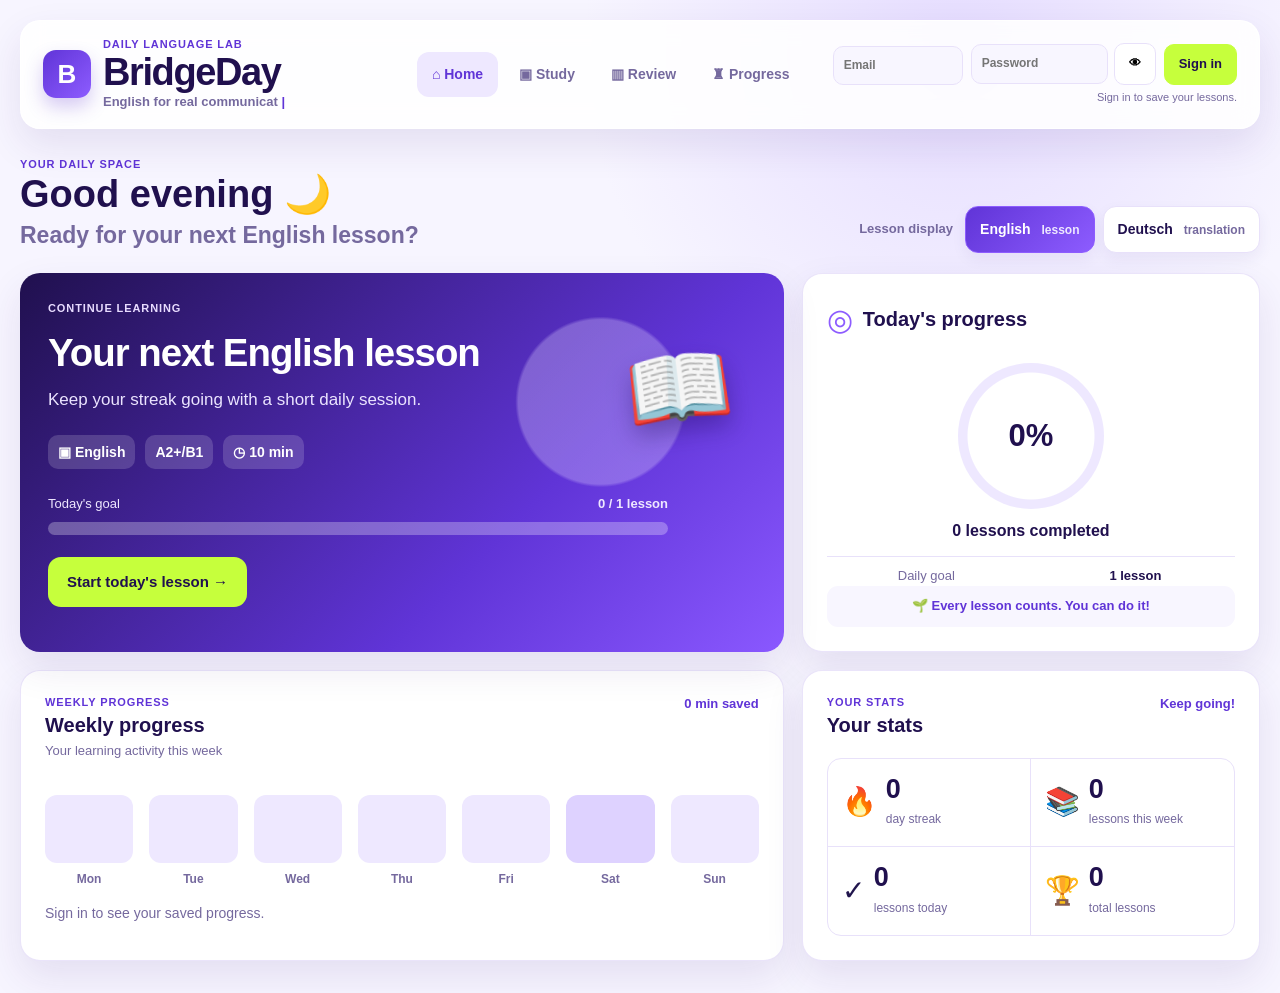
==== front/index.html @ f2378200 "change index => This title changes for the selected learning track" ====
<!DOCTYPE html>

<!-- This file creates the BridgeDay page structure. -->
<!-- It shows the dashboard, study pages, and account areas. -->

<html lang="en">
<head>
  <!-- This helps the browser read special letters. -->
  <meta charset="UTF-8">

  <!-- This helps the page work on mobile phones. -->
  <meta name="viewport" content="width=device-width, initial-scale=1.0">

  <!-- This shows the BridgeDay browser icon. -->
  <link
    rel="icon"
    type="image/svg+xml"
    href="favicon.svg"
  >

  <!-- This is the text in the browser tab. -->
  <title>BridgeDay | Daily Language Lab</title>

  <!-- This connects the CSS file to the page. -->
  <link rel="stylesheet" href="styles.css">
</head>

<body>
  <!-- This is the main page area. -->
  <main class="app">

    <!-- This is the main app header. -->
    <header class="app-header">
      <!-- This shows the BridgeDay brand. -->
      <div class="brand-block">
        <div class="brand-icon">B</div>

        <div>
          <p class="brand-label">DAILY LANGUAGE LAB</p>
          <h1>BridgeDay</h1>

          <!-- This text changes by JavaScript. -->
          <p class="typing-line">
            <span id="typing-text"></span>
            <span class="typing-cursor">|</span>
          </p>
        </div>
      </div>

      <!-- This is the main app menu. -->
      <nav class="main-nav" aria-label="Main navigation">
        <button
          class="nav-button active-page"
          type="button"
          data-page="home"
        >
          ⌂ Home
        </button>

        <button
          class="nav-button"
          type="button"
          data-page="study"
        >
          ▣ Study
        </button>

        <button
          class="nav-button"
          type="button"
          data-page="review"
        >
          ▥ Review
        </button>

        <button
          class="nav-button"
          type="button"
          data-page="progress"
        >
          ♜ Progress
        </button>
      </nav>

      <!-- This shows the signed in user session. -->
      <section class="account-strip" id="account-strip" hidden>
        <div class="account-avatar">L</div>

        <div class="account-details">
          <strong id="top-user-label">user@example.com</strong>

          <!-- This shows the current browser session time. -->
          <span>
            <i class="online-dot"></i>
            Online · Session <span id="session-timer">00:00:00</span>
          </span>
        </div>

        <!-- This signs out the current user. -->
        <button
          class="logout-button"
          id="logout-button"
          type="button"
        >
          Sign out
        </button>
      </section>

      <!-- This shows the login form in the header. -->
      <section class="header-login-panel" id="auth-card">
        <!-- This sends login data to the API. -->
        <form class="auth-form header-auth-form" id="login-form">
          <label>
            <span class="screen-reader-text">Email</span>
            <input
              id="login-email"
              type="email"
              required
              placeholder="Email"
            >
          </label>

          <label>
            <span class="screen-reader-text">Password</span>

            <!-- This groups password input and eye button. -->
            <span class="password-field">
              <input
                id="login-password"
                type="password"
                required
                minlength="8"
                placeholder="Password"
              >

              <!-- This shows or hides the password. -->
              <button
                class="password-toggle"
                id="password-toggle"
                type="button"
                aria-label="Show password"
                title="Show password"
              >
                👁
              </button>
            </span>
          </label>

          <!-- This signs in the user. -->
          <button class="main-button" type="submit">
            Sign in
          </button>
        </form>

        <!-- This shows safe login messages. -->
        <p class="header-auth-status" id="auth-status">
          Sign in to save your learning.
        </p>
      </section>
    </header>

    <!-- This is the Home dashboard. -->
    <section class="home-dashboard page-section home-page">
      <!-- This welcomes the user. -->
      <div class="home-welcome">
        <div>
          <p class="small-title">YOUR DAILY SPACE</p>
          <h2 id="greeting-title">Good evening 👋</h2>
          <p id="greeting-question">
            Ready for your next English lesson?
          </p>
        </div>

        <!-- This chooses the study language. -->
        <section class="language-picker">
          <!-- This explains that buttons change the lesson display. -->
          <p>Lesson display</p>

          <div class="language-buttons">
            <button
              class="language-button active-language"
              type="button"
              data-language="english"
            >
              English <span>lesson</span>
            </button>

            <button
              class="language-button"
              type="button"
              data-language="german"
            >
              Deutsch <span>translation</span>
            </button>
          </div>
        </section>
      </div>

      <!-- This holds the main dashboard cards. -->
      <div class="dashboard-grid">

        <!-- This shows the next lesson. -->
        <article class="continue-card">
          <p class="card-label">CONTINUE LEARNING</p>
          <h3 id="home-lesson-title">Your next English lesson</h3>
          <p id="home-lesson-description">
            Keep your streak going with a short daily session.
          </p>

          <div class="lesson-meta">
            <span id="home-lesson-language">▣ English</span>
            <span id="home-lesson-level">A2+/B1</span>
            <span>◷ 10 min</span>
          </div>

          <!-- This shows a simple daily goal. -->
          <div class="goal-area">
            <div class="goal-text">
              <span>Today's goal</span>
              <strong id="home-goal-text">0 / 1 lesson</strong>
            </div>

            <div class="goal-track">
              <div class="goal-fill" id="home-goal-fill"></div>
            </div>
          </div>

          <!-- This opens the Study page. -->
          <button
            class="continue-button"
            id="continue-button"
            type="button"
          >
            Start today's lesson →
          </button>
        </article>

        <!-- This shows today's real progress. -->
        <article class="today-card">
          <div class="today-title">
            <span>◎</span>
            <h3>Today's progress</h3>
          </div>

          <!-- This ring changes with daily progress. -->
          <div class="progress-ring" id="daily-progress-ring">
            <strong id="daily-progress-percent">0%</strong>
          </div>

          <strong class="today-completed" id="daily-progress-count">
            0 lessons completed
          </strong>

          <div class="today-goal">
            <span>Daily goal</span>
            <strong>1 lesson</strong>
          </div>

          <p class="encouragement">
            🌱 Every lesson counts. You can do it!
          </p>
        </article>

        <!-- This shows weekly activity. -->
        <article class="weekly-progress-card">
          <div class="card-heading">
            <div>
              <p class="card-label">WEEKLY PROGRESS</p>
              <h3>Weekly progress</h3>
              <p>Your learning activity this week</p>
            </div>

            <span id="weekly-minutes">0 min total</span>
          </div>

          <!-- These bars will use real activity later. -->
          <div class="week-bars">
            <div><span class="week-bar"></span><p>Mon</p></div>
            <div><span class="week-bar"></span><p>Tue</p></div>
            <div><span class="week-bar"></span><p>Wed</p></div>
            <div><span class="week-bar"></span><p>Thu</p></div>
            <div><span class="week-bar"></span><p>Fri</p></div>
            <div><span class="week-bar"></span><p>Sat</p></div>
            <div><span class="week-bar"></span><p>Sun</p></div>
          </div>

          <p class="weekly-text" id="weekly-text">
            Complete your first lesson to see your progress.
          </p>
        </article>

        <!-- This shows real totals from the API. -->
        <article class="stats-card">
          <div class="card-heading">
            <div>
              <p class="card-label">YOUR STATS</p>
              <h3>Your stats</h3>
            </div>

            <span>Keep going!</span>
          </div>

          <div class="stats-grid">
            <div>
              <span>🔥</span>
              <strong id="streak-count">0</strong>
              <p>day streak</p>
            </div>

            <div>
              <span>📚</span>
              <strong id="week-count">0</strong>
              <p>lessons this week</p>
            </div>

            <div>
              <span>✓</span>
              <strong id="today-count">0</strong>
              <p>lessons today</p>
            </div>

            <div>
              <span>🏆</span>
              <strong id="total-count">0</strong>
              <p>total lessons</p>
            </div>
          </div>
        </article>
      </div>
    </section>

    <!-- This is the main lesson card. -->
    <section class="lesson-panel page-section study-page" hidden>
      <div class="lesson-header">
        <div>
          <p class="small-title" id="lesson-topic">DAILY LIFE</p>
          <h2 id="lesson-title">My work routine</h2>
          <p class="lesson-help">Study one language at a time.</p>
        </div>

        <span class="level-tag" id="lesson-level">A2</span>
      </div>

      <!-- This is the study menu. -->
      <nav class="study-nav" aria-label="Study navigation">
        <button
          class="study-button active-study-button"
          type="button"
          data-study="text"
        >
          Text
        </button>

        <button class="study-button" type="button" data-study="listening">
          Listening
        </button>

        <button class="study-button" type="button" data-study="grammar">
          Grammar
        </button>

        <button class="study-button" type="button" data-study="vocabulary">
          Vocabulary
        </button>

        <button class="study-button" type="button" data-study="speaking">
          Speak & Write
        </button>
      </nav>

      <!-- This is the text study area. -->
      <section class="study-content text-content">
        <div class="lesson-progress">
          <div class="progress-text">
            <span>Lesson progress</span>
            <!-- This shows the current study step. -->
            <span id="study-step-label">Step 1 of 5</span>
          </div>

          <div class="progress-track">
            <!-- This shows the current study progress. -->
            <div
              class="progress-value"
              id="study-progress-value"
            ></div>
          </div>
        </div>

        <!-- This is the main language card. -->
        <article class="language-card english-card">
          <div class="card-top">
            <div>
              <p class="card-number">01</p>
              <h3 id="primary-language-label">English</h3>
            </div>

            <button
              class="soft-button"
              type="button"
              data-language="en-GB"
            >
              Listen
            </button>
          </div>

          <p class="main-phrase" id="english-text"></p>

          <div class="meaning-box">
            <p>Meaning in Portuguese</p>
            <p id="portuguese-help"></p>
          </div>
        </article>

        <!-- This shows the comparison language. -->
        <button
          class="show-language-button"
          type="button"
          id="show-german-button"
        >
          Show German version
        </button>

        <article class="language-card german-card" id="german-card" hidden>
          <div class="card-top">
            <div>
              <p class="card-number">02</p>
              <h3 id="comparison-language-label">Deutsch</h3>
            </div>

            <button
              class="soft-button"
              type="button"
              data-language="de-DE"
            >
              Listen
            </button>
          </div>

          <p class="main-phrase" id="german-text"></p>

          <div class="meaning-box">
            <p>Meaning in Portuguese</p>
            <p id="comparison-portuguese-help"></p>
          </div>
        </article>
      </section>

      <!-- This is the listening area. -->
      <section class="study-content listening-content" hidden>
        <p class="small-title">LISTENING</p>
        <h3>Listen and understand</h3>

        <!-- This text changes for each lesson. -->
        <p class="page-help">
          Listen to the sentence and repeat it.
        </p>

        <!-- This plays or stops the current lesson audio. -->
        <button
          class="soft-button"
          id="listening-audio-button"
          type="button"
        >
          Listen
        </button>
      </section>

      <!-- This is the grammar area. -->
      <section class="study-content grammar-content" hidden>
        <p class="small-title">GRAMMAR</p>
        <h3>Grammar for today</h3>
        <p class="page-help">Small grammar lessons appear here.</p>
      </section>

      <!-- This is the vocabulary area. -->
      <section
        class="vocabulary-section study-content vocabulary-content"
        hidden
      >
        <div class="section-title">
          <div>
            <p class="small-title">WORDS FOR TODAY</p>
            <h3>Vocabulary</h3>
          </div>

          <span id="word-count">0 words</span>
        </div>

        <div class="word-list" id="word-list"></div>
      </section>

      <!-- This is the writing area. -->
      <section class="practice-section study-content speaking-content" hidden>
        <p class="small-title">YOUR PRACTICE</p>

        <!-- This title changes for the selected learning track. -->
        <h3 id="writing-title">My daily sentence</h3>

        <!-- This instruction changes for the selected learning track. -->
        <label id="writing-instruction" for="my-sentence">
          Write one sentence in English.
        </label>

        <!-- This placeholder changes for the selected learning track. -->
        <textarea
          id="my-sentence"
          placeholder="I study English every day."
        ></textarea>

        <button class="soft-button" type="button">
          Save my sentence
        </button>
      </section>

      <!-- These control the lesson study flow. -->
      <footer class="lesson-actions">
        <!-- This returns to the previous study step. -->
        <button
          class="next-button"
          id="previous-step-button"
          type="button"
          hidden
        >
          ← Previous step
        </button>

        <!-- This opens the next study step. -->
        <button
          class="main-button"
          id="continue-step-button"
          type="button"
        >
          Continue to Listening →
        </button>

        <!-- This saves a lesson after every step is complete. -->
        <button
          class="main-button"
          id="finish-lesson-button"
          type="button"
          hidden
        >
          Finish lesson
        </button>

        <!-- This opens the next lesson after completion. -->
        <button
          class="next-button"
          id="next-lesson-button"
          type="button"
          hidden
        >
          Next lesson →
        </button>
      </footer>
    </section>

    <!-- This is the review page. -->
    <section class="review-page page-section" hidden>
      <p class="small-title">REVIEW</p>
      <h2>Review your learning</h2>
      <p class="page-help">Your reviews are planned by BridgeDay.</p>

      <article class="empty-card">
        <h3 id="review-title">Next review</h3>
        <p id="review-text">Sign in to see your review status.</p>
      </article>
    </section>

    <!-- This is the progress page. -->
    <section class="progress-page page-section" hidden>
      <p class="small-title">PROGRESS</p>
      <h2>Your language progress</h2>
      <p class="page-help">Your real data comes from BridgeDay API.</p>

      <article class="empty-card">
        <h3 id="progress-title">Start your first lesson</h3>
        <p id="progress-summary">
          Your data will grow with every study session.
        </p>
        <p id="progress-review">
          Sign in to see your review information.
        </p>
      </article>
    </section>
  </main>

  <!-- This starts the BridgeDay front application.
  <script
    type="module"
    src="js/app.js"
  ></script> -->

  <!-- This loads the BridgeDay page code. -->
  <script src="app.js"></script>

</body>
</html>
---- front/styles.css ----
/* This file styles the BridgeDay front page. */
/* It controls the dashboard, study pages, and mobile screens. */

:root {
  --purple-950: #20104e;
  --purple-800: #3e1a8f;
  --purple-700: #6034d7;
  --purple-500: #8d5cff;
  --purple-100: #eee8ff;
  --purple-50: #f8f6ff;
  --lime: #c6ff3c;
  --lime-dark: #9ce300;
  --green: #25b86c;
  --orange: #ff9d28;
  --red: #d94b49;
  --text: #21154d;
  --muted: #75699e;
  --line: #e8e1fa;
  --surface: #ffffff;
  --background: #f7f5ff;
  --shadow: 0 16px 38px rgba(55, 29, 122, 0.1);
}

/* This makes sizes easier. */
* {
  box-sizing: border-box;
}

/* This styles the full page. */
body {
  margin: 0;
  background:
    radial-gradient(circle at 75% 5%, #e5dcff 0, transparent 28%),
    var(--background);
  color: var(--text);
  font-family: Inter, "Segoe UI", Arial, sans-serif;
  line-height: 1.45;
}

/* This gives controls the page font. */
button,
input,
textarea {
  font: inherit;
}

/* This keeps the app in the center. */
.app {
  width: min(1400px, calc(100% - 40px));
  margin: 0 auto;
  padding: 20px 0 32px;
}

/* This styles the main header. */
.app-header {
  display: grid;
  grid-template-columns: 1fr auto auto;
  align-items: center;
  gap: 28px;
  min-height: 96px;
  padding: 16px 22px;
  background: rgba(255, 255, 255, 0.88);
  border: 1px solid rgba(255, 255, 255, 0.9);
  border-radius: 20px;
  box-shadow: var(--shadow);
  backdrop-filter: blur(12px);
}

/* This puts the brand items together. */
.brand-block {
  display: flex;
  align-items: center;
  gap: 12px;
}

/* This styles the brand icon. */
.brand-icon {
  display: grid;
  width: 48px;
  height: 48px;
  place-items: center;
  background: linear-gradient(135deg, var(--purple-700), var(--purple-500));
  border-radius: 13px;
  box-shadow: 0 9px 18px rgba(92, 51, 209, 0.25);
  color: var(--surface);
  font-size: 26px;
  font-weight: 800;
}

/* This styles small labels. */
.brand-label,
.small-title,
.card-label {
  margin: 0;
  color: var(--purple-700);
  font-size: 11px;
  font-weight: 800;
  letter-spacing: 0.9px;
}

/* This styles the brand title. */
h1 {
  margin: 0;
  color: var(--purple-950);
  font-size: clamp(29px, 3vw, 38px);
  line-height: 1;
  letter-spacing: -1.4px;
}

/* This styles section titles. */
h2 {
  margin: 0;
  color: var(--purple-950);
  font-size: clamp(27px, 3vw, 38px);
  line-height: 1.12;
}

/* This styles card titles. */
h3 {
  margin: 0;
  color: var(--purple-950);
  font-size: 20px;
}

/* This styles the changing brand line. */
.typing-line {
  min-height: 18px;
  margin: 2px 0 0;
  color: var(--muted);
  font-size: 13px;
  font-weight: 600;
}

/* This styles the typing cursor. */
.typing-cursor {
  color: var(--purple-700);
  animation: blink 0.8s infinite;
}

/* This makes the cursor blink. */
@keyframes blink {
  50% {
    opacity: 0;
  }
}

/* This styles the main menu. */
.main-nav {
  display: flex;
  gap: 6px;
  align-items: center;
}

/* This styles menu buttons. */
.nav-button {
  padding: 12px 15px;
  background: transparent;
  border: 0;
  border-radius: 12px;
  color: var(--muted);
  cursor: pointer;
  font-size: 14px;
  font-weight: 750;
  white-space: nowrap;
}

/* This styles the active menu button. */
.nav-button.active-page {
  background: var(--purple-100);
  color: var(--purple-700);
}

/* This styles menu hover. */
.nav-button:hover {
  background: var(--purple-50);
  color: var(--purple-700);
}

/* This styles the signed in user area. */
.account-strip {
  display: flex;
  align-items: center;
  gap: 10px;
  min-width: 290px;
  padding-left: 14px;
  border-left: 1px solid var(--line);
}

/* This styles the user letter. */
.account-avatar {
  display: grid;
  width: 42px;
  height: 42px;
  place-items: center;
  background: linear-gradient(135deg, #c5acff, var(--purple-700));
  border-radius: 50%;
  color: var(--surface);
  font-size: 17px;
  font-weight: 800;
}

/* This groups account text. */
.account-details {
  display: grid;
  min-width: 0;
}

/* This styles the account email. */
.account-details strong {
  overflow: hidden;
  color: var(--purple-950);
  font-size: 14px;
  text-overflow: ellipsis;
  white-space: nowrap;
}

/* This styles the online text. */
.account-details span {
  color: var(--muted);
  font-size: 12px;
  white-space: nowrap;
}

/* This styles the online dot. */
.online-dot {
  display: inline-block;
  width: 9px;
  height: 9px;
  margin-right: 4px;
  background: var(--green);
  border-radius: 50%;
}

/* This styles the logout button. */
.logout-button {
  padding: 10px 13px;
  background: #fff6f5;
  border: 1px solid #f2b8b4;
  border-radius: 11px;
  color: var(--red);
  cursor: pointer;
  font-size: 13px;
  font-weight: 800;
}

/* This styles logout hover. */
.logout-button:hover {
  background: #ffe9e6;
}

/* This styles the header sign in button. */
.header-login-button {
  padding: 11px 17px;
  background: var(--lime);
  border: 1px solid var(--lime);
  border-radius: 11px;
  color: var(--purple-950);
  cursor: pointer;
  font-size: 13px;
  font-weight: 850;
}

/* This styles header sign in hover. */
.header-login-button:hover {
  background: var(--lime-dark);
  transform: translateY(-1px);
}

/* This adds space below the header. */
.home-dashboard {
  margin-top: 28px;
}

/* This styles the welcome area. */
.home-welcome {
  display: flex;
  align-items: end;
  justify-content: space-between;
  gap: 20px;
  margin-bottom: 20px;
}

/* This styles the welcome question. */
.home-welcome > div > p:last-child {
  margin: 4px 0 0;
  color: var(--muted);
  font-size: clamp(17px, 2vw, 23px);
  font-weight: 600;
}

/* This styles the language area. */
.language-picker {
  display: flex;
  align-items: center;
  gap: 12px;
}

/* This styles language text. */
.language-picker > p {
  margin: 0;
  color: var(--muted);
  font-size: 13px;
  font-weight: 700;
}

/* This puts language buttons together. */
.language-buttons {
  display: flex;
  gap: 8px;
}

/* This styles one language button. */
.language-button {
  padding: 12px 14px;
  background: var(--surface);
  border: 1px solid var(--line);
  border-radius: 13px;
  color: var(--purple-950);
  cursor: pointer;
  font-size: 14px;
  font-weight: 800;
  box-shadow: 0 6px 15px rgba(55, 29, 122, 0.06);
}

/* This styles language levels. */
.language-button span {
  margin-left: 7px;
  color: var(--muted);
  font-size: 12px;
}

/* This styles the active language. */
.language-button.active-language {
  background: linear-gradient(135deg, var(--purple-700), var(--purple-500));
  border-color: var(--purple-500);
  color: var(--surface);
}

/* This styles the active language level. */
.language-button.active-language span {
  color: #eee8ff;
}

/* This creates the dashboard grid. */
.dashboard-grid {
  display: grid;
  grid-template-columns: minmax(0, 1.5fr) minmax(310px, 0.9fr);
  gap: 18px;
}

/* This styles dashboard cards. */
.continue-card,
.today-card,
.weekly-progress-card,
.stats-card,
.auth-card,
.lesson-panel,
.empty-card {
  border-radius: 20px;
  box-shadow: var(--shadow);
}

/* This styles the main learning card. */
.continue-card {
  position: relative;
  min-height: 328px;
  padding: 28px;
  overflow: hidden;
  background:
    radial-gradient(circle at 76% 34%, rgba(222, 208, 255, 0.32) 0 13%, transparent 13.5%),
    linear-gradient(135deg, var(--purple-950), var(--purple-700) 65%, #8a58ff);
  color: var(--surface);
}

/* This adds a book icon to the lesson card. */
.continue-card::after {
  position: absolute;
  top: 52px;
  right: 52px;
  content: "📖";
  filter: drop-shadow(0 12px 12px rgba(29, 9, 85, 0.35));
  font-size: 86px;
  transform: rotate(-7deg);
}

/* This styles labels on the lesson card. */
.continue-card .card-label {
  color: #e8dcff;
}

/* This styles the lesson card title. */
.continue-card h3 {
  max-width: 580px;
  margin-top: 8px;
  color: var(--surface);
  font-size: clamp(28px, 3vw, 40px);
  letter-spacing: -1px;
}

/* This styles lesson card help text. */
.continue-card > p:not(.card-label) {
  max-width: 480px;
  margin: 8px 0 22px;
  color: #ebe4ff;
  font-size: 17px;
}

/* This styles lesson meta items. */
.lesson-meta {
  display: flex;
  flex-wrap: wrap;
  gap: 10px;
  margin-bottom: 26px;
}

/* This styles one lesson meta item. */
.lesson-meta span {
  padding: 7px 10px;
  background: rgba(255, 255, 255, 0.16);
  border-radius: 10px;
  color: var(--surface);
  font-size: 14px;
  font-weight: 750;
}

/* This styles the goal area. */
.goal-area {
  max-width: 620px;
}

/* This styles goal text. */
.goal-text {
  display: flex;
  justify-content: space-between;
  margin-bottom: 8px;
  color: #eee7ff;
  font-size: 13px;
}

/* This styles the goal track. */
.goal-track {
  height: 13px;
  overflow: hidden;
  background: rgba(255, 255, 255, 0.28);
  border-radius: 999px;
}

/* This styles the goal fill. */
.goal-fill {
  width: 0%;
  height: 100%;
  background: var(--lime);
  border-radius: inherit;
  transition: width 0.4s ease;
}

/* This styles the continue button. */
.continue-button {
  margin-top: 22px;
  padding: 14px 19px;
  background: var(--lime);
  border: 0;
  border-radius: 13px;
  color: var(--purple-950);
  cursor: pointer;
  font-size: 15px;
  font-weight: 850;
}

/* This styles continue hover. */
.continue-button:hover {
  background: var(--lime-dark);
  transform: translateY(-1px);
}

/* This styles the daily progress card. */
.today-card,
.weekly-progress-card,
.stats-card {
  padding: 24px;
  background: var(--surface);
  border: 1px solid rgba(232, 225, 250, 0.9);
}

/* This styles the daily progress title. */
.today-title {
  display: flex;
  align-items: center;
  gap: 10px;
}

/* This styles the daily icon. */
.today-title > span {
  color: var(--purple-500);
  font-size: 30px;
}

/* This centers daily information. */
.today-card {
  display: flex;
  flex-direction: column;
  align-items: center;
  text-align: center;
}

/* This keeps title on the left. */
.today-card .today-title {
  align-self: stretch;
  text-align: left;
}

/* This styles the daily progress ring. */
.progress-ring {
  display: grid;
  width: 146px;
  height: 146px;
  margin: 22px 0 10px;
  place-items: center;
  background:
    radial-gradient(var(--surface) 61%, transparent 62%),
    conic-gradient(
      var(--purple-600, #7145ed) var(--daily-percent, 0%),
      var(--purple-100) 0
    );
  border-radius: 50%;
}

/* This styles the ring percentage. */
.progress-ring strong {
  color: var(--purple-950);
  font-size: 31px;
}

/* This styles the completed daily text. */
.today-completed {
  color: var(--purple-950);
  font-size: 16px;
}

/* This styles the daily goal area. */
.today-goal {
  display: grid;
  width: 100%;
  grid-template-columns: 1fr 1fr;
  gap: 10px;
  margin-top: 14px;
  padding-top: 10px;
  border-top: 1px solid var(--line);
}

/* This styles the daily goal text. */
.today-goal span,
.today-goal strong {
  color: var(--muted);
  font-size: 13px;
}

/* This styles the daily goal number. */
.today-goal strong {
  color: var(--purple-950);
}

/* This styles the encouragement text. */
.encouragement {
  width: 100%;
  margin: auto 0 0;
  padding: 11px;
  background: var(--purple-50);
  border-radius: 11px;
  color: var(--purple-700);
  font-size: 13px;
  font-weight: 700;
}

/* This styles card headings. */
.card-heading {
  display: flex;
  align-items: start;
  justify-content: space-between;
  gap: 14px;
}

/* This styles card heading help text. */
.card-heading p:not(.card-label) {
  margin: 2px 0 0;
  color: var(--muted);
  font-size: 13px;
}

/* This styles card heading side text. */
.card-heading > span {
  color: var(--purple-700);
  font-size: 13px;
  font-weight: 800;
  white-space: nowrap;
}

/* This styles weekly bars. */
.week-bars {
  display: grid;
  grid-template-columns: repeat(7, 1fr);
  gap: 16px;
  align-items: end;
  height: 108px;
  margin: 20px 0 8px;
}

/* This marks the current day. */
.week-bar.today-bar {
  background: #ded2ff;
}

/* This marks a completed study day. */
.week-bar.completed-bar {
  background: linear-gradient(
    180deg,
    var(--purple-500),
    var(--purple-700)
  );
}

/* This styles one weekly bar item. */
.week-bars div {
  display: grid;
  justify-items: center;
  gap: 8px;
}

/* This styles one weekly bar. */
.week-bar {
  display: block;
  width: 100%;
  height: 68px;
  background: var(--purple-100);
  border-radius: 12px;
}

/* This styles weekly day text. */
.week-bars p {
  margin: 0;
  color: var(--muted);
  font-size: 12px;
  font-weight: 700;
}

/* This styles the weekly message. */
.weekly-text {
  margin: 14px 0 0;
  color: var(--muted);
  font-size: 14px;
}

/* This styles the stats grid. */
.stats-grid {
  display: grid;
  grid-template-columns: repeat(2, 1fr);
  margin-top: 18px;
  border: 1px solid var(--line);
  border-radius: 14px;
  overflow: hidden;
}

/* This styles one stat item. */
.stats-grid div {
  display: grid;
  grid-template-columns: auto 1fr;
  column-gap: 9px;
  align-items: center;
  min-height: 88px;
  padding: 14px;
  border-right: 1px solid var(--line);
  border-bottom: 1px solid var(--line);
}

/* This removes extra stat borders. */
.stats-grid div:nth-child(2n) {
  border-right: 0;
}

/* This removes bottom stat borders. */
.stats-grid div:nth-last-child(-n + 2) {
  border-bottom: 0;
}

/* This styles stat icons. */
.stats-grid span {
  grid-row: span 2;
  font-size: 28px;
}

/* This styles stat numbers. */
.stats-grid strong {
  color: var(--purple-950);
  font-size: 27px;
  line-height: 1;
}

/* This styles stat names. */
.stats-grid p {
  margin: 2px 0 0;
  color: var(--muted);
  font-size: 12px;
}

/* This styles the login card. */
.auth-card {
  display: grid;
  grid-template-columns: 1fr auto;
  gap: 20px;
  align-items: end;
  margin-top: 18px;
  padding: 22px 24px;
  background: var(--surface);
  border: 1px solid var(--line);
}

/* This styles help text. */
.page-help,
.lesson-help {
  margin: 5px 0 0;
  color: var(--muted);
  font-size: 14px;
}

/* This styles the login form. */
.auth-form {
  display: grid;
  grid-template-columns: 210px 210px auto;
  gap: 10px;
  align-items: end;
}

/* This styles login labels. */
.auth-form label {
  display: grid;
  gap: 5px;
  color: var(--text);
  font-size: 12px;
  font-weight: 800;
}

/* This styles login inputs. */
.auth-form input {
  width: 100%;
  padding: 10px;
  background: var(--purple-50);
  border: 1px solid var(--line);
  border-radius: 10px;
  color: var(--text);
}

/* This styles the compact header login area. */
.header-login-panel {
  display: grid;
  min-width: 390px;
  gap: 5px;
}

/* This styles the login fields inside the header. */
.header-auth-form {
  display: grid;
  grid-template-columns: 130px 185px auto;
  gap: 8px;
  align-items: end;
}

/* This keeps header labels invisible but accessible. */
.screen-reader-text {
  position: absolute;
  width: 1px;
  height: 1px;
  overflow: hidden;
  clip: rect(0, 0, 0, 0);
  white-space: nowrap;
}

/* This styles login feedback in the header. */
.header-auth-status {
  min-height: 16px;
  margin: 0;
  color: var(--muted);
  font-size: 11px;
  text-align: right;
}

/* This puts password controls together. */
.password-field {
  display: flex;
  align-items: center;
  gap: 6px;
}

/* This lets the password input grow. */
.password-field input {
  flex: 1;
}

/* This styles the password eye. */
.password-toggle {
  width: 42px;
  height: 42px;
  background: var(--surface);
  border: 1px solid var(--line);
  border-radius: 10px;
  cursor: pointer;
}

/* This styles main action buttons. */
.main-button,
.next-button,
.soft-button,
.show-language-button {
  padding: 10px 14px;
  background: var(--surface);
  border: 1px solid var(--line);
  border-radius: 10px;
  color: var(--purple-950);
  cursor: pointer;
  font-size: 13px;
  font-weight: 800;
}

/* This styles an audio button while speech is playing. */
.soft-button.audio-playing {
  background: #fff1f0;
  border-color: #f2b8b4;
  color: var(--red);
}

/* This styles the main green button. */
.main-button {
  background: var(--lime);
  border-color: var(--lime);
}

/* This styles the study page. */
.lesson-panel {
  margin-top: 24px;
  padding: 26px;
  background: var(--surface);
  border: 1px solid var(--line);
}

/* This styles page layouts. */
.review-page,
.progress-page {
  margin-top: 24px;
  padding: 24px;
  background: var(--surface);
  border: 1px solid var(--line);
  border-radius: 20px;
  box-shadow: var(--shadow);
}

/* This styles lesson headers. */
.lesson-header,
.section-title,
.card-top,
.lesson-actions {
  display: flex;
  align-items: center;
  justify-content: space-between;
  gap: 14px;
}

/* This styles the lesson level. */
.level-tag {
  padding: 7px 12px;
  background: var(--lime);
  border-radius: 999px;
  color: var(--purple-950);
  font-size: 12px;
  font-weight: 800;
}

/* This styles study navigation. */
.study-nav {
  display: flex;
  gap: 6px;
  margin: 18px 0;
  padding: 6px;
  overflow-x: auto;
  background: var(--purple-50);
  border-radius: 12px;
}

/* This styles study buttons. */
.study-button {
  padding: 8px 11px;
  background: transparent;
  border: 1px solid transparent;
  border-radius: 9px;
  color: var(--muted);
  cursor: pointer;
  font-size: 13px;
  font-weight: 750;
  white-space: nowrap;
}

/* This styles the active study button. */
.study-button.active-study-button {
  background: linear-gradient(
    135deg,
    var(--purple-700),
    var(--purple-500)
  );
  border-color: var(--purple-500);
  box-shadow: 0 7px 16px rgba(96, 52, 215, 0.22);
  color: var(--surface);
}

/* This styles lesson progress. */
.lesson-progress {
  margin: 14px 0;
}

/* This styles progress text. */
.progress-text {
  display: flex;
  justify-content: space-between;
  margin-bottom: 7px;
  color: var(--muted);
  font-size: 12px;
}

/* This styles progress tracks. */
.progress-track {
  height: 8px;
  overflow: hidden;
  background: var(--purple-100);
  border-radius: 999px;
}

/* This styles progress values. */
.progress-value {
  width: 25%;
  height: 100%;
  background: var(--lime);
  border-radius: inherit;
}

/* This styles language cards. */
.language-card {
  margin: 12px 0;
  padding: 18px;
  border: 1px solid var(--line);
  border-radius: 16px;
}

/* This styles English cards. */
.english-card {
  background: #f9fff1;
}

/* This styles German cards. */
.german-card {
  background: var(--purple-50);
}

/* This styles card numbers. */
.card-number {
  margin: 0;
  color: var(--purple-700);
  font-size: 11px;
  font-weight: 800;
}

/* This styles the main lesson phrase. */
.main-phrase {
  margin: 16px 0 10px;
  color: var(--purple-950);
  font-size: clamp(20px, 2.3vw, 27px);
  font-weight: 800;
  line-height: 1.3;
}

/* This styles meanings. */
.meaning-box {
  padding-top: 10px;
  border-top: 1px solid rgba(62, 26, 143, 0.12);
}

/* This styles meaning text. */
.meaning-box p {
  margin: 0;
}

/* This styles meaning labels. */
.meaning-box p:first-child {
  margin-bottom: 3px;
  color: var(--muted);
  font-size: 11px;
  font-weight: 800;
}

/* This styles the comparison button. */
.show-language-button {
  width: 100%;
  background: var(--purple-50);
}

/* This styles vocabulary cards. */
.word-list {
  display: grid;
  grid-template-columns: repeat(3, 1fr);
  gap: 10px;
  margin-top: 12px;
}

/* This styles one word card. */
.word-card {
  padding: 12px;
  background: var(--purple-50);
  border: 1px solid var(--line);
  border-radius: 12px;
}

/* This styles word text. */
.word-card strong {
  display: block;
  color: var(--purple-700);
}

/* This styles word meaning. */
.word-card span {
  color: var(--muted);
  font-size: 13px;
}

/* This styles writing areas. */
.practice-section {
  margin-top: 16px;
}

/* This styles text areas. */
textarea {
  width: 100%;
  min-height: 90px;
  margin: 10px 0;
  padding: 11px;
  border: 1px solid var(--line);
  border-radius: 10px;
}

/* This styles lesson actions. */
.lesson-actions {
  margin-top: 20px;
  padding-top: 16px;
  border-top: 1px solid var(--line);
}

/* This styles empty cards. */
.empty-card {
  margin-top: 16px;
  padding: 18px;
  background: var(--purple-50);
  border: 1px dashed #c8b9ee;
}

/* This hides hidden elements. */
[hidden] {
  display: none !important;
}

/* This changes the app on medium screens. */
@media (max-width: 1050px) {
  .app-header {
    grid-template-columns: 1fr auto;
  }

  .main-nav {
    grid-column: 1 / -1;
    grid-row: 2;
  }

  .dashboard-grid {
    grid-template-columns: 1fr 1fr;
  }

  .continue-card,
  .weekly-progress-card {
    grid-column: span 2;
  }

  .auth-card {
    grid-template-columns: 1fr;
  }
}

/* This changes the app on tablets. */
@media (max-width: 760px) {
  .app {
    width: min(100% - 24px, 1400px);
    padding-top: 12px;
  }

  /* This puts the login form on its own header row. */
  .header-login-panel {
    width: 100%;
    min-width: 0;
    order: 2;
  }

  /* This keeps the login form usable on tablets. */
  .header-auth-form {
    grid-template-columns: 1fr 1fr auto;
  }

  .app-header {
    display: flex;
    flex-wrap: wrap;
  }

  .main-nav {
    order: 3;
    width: 100%;
    overflow-x: auto;
  }

  .account-strip {
    min-width: 0;
    margin-left: auto;
  }

  .home-welcome {
    align-items: start;
    flex-direction: column;
  }

  .dashboard-grid {
    grid-template-columns: 1fr;
  }

  .continue-card,
  .weekly-progress-card {
    grid-column: auto;
  }

  .auth-form {
    grid-template-columns: 1fr 1fr;
  }

  .auth-form .main-button {
    grid-column: span 2;
  }
}

/* This changes the app on phones. */
@media (max-width: 540px) {
  .app-header {
    padding: 15px;
  }

  /* This stacks the login controls on small phones. */
  .header-auth-form {
    grid-template-columns: 1fr;
  }

  /* This makes the phone login button easy to tap. */
  .header-auth-form .main-button {
    width: 100%;
  }

  /* This aligns feedback on small phones. */
  .header-auth-status {
    text-align: left;
  }

  .brand-icon {
    width: 42px;
    height: 42px;
  }

  .account-strip {
    width: 100%;
    margin: 0;
    padding: 10px 0 0;
    border-top: 1px solid var(--line);
    border-left: 0;
  }

  .logout-button {
    margin-left: auto;
  }

  .language-picker {
    align-items: start;
    flex-direction: column;
  }

  .language-buttons {
    width: 100%;
  }

  .language-button {
    flex: 1;
    padding: 10px 8px;
  }

  .continue-card,
  .today-card,
  .weekly-progress-card,
  .stats-card,
  .lesson-panel,
  .review-page,
  .progress-page {
    padding: 18px;
    border-radius: 16px;
  }

  .continue-card::after {
    top: 58px;
    right: 20px;
    font-size: 64px;
  }

  .lesson-meta {
    max-width: 230px;
  }

  .week-bars {
    gap: 8px;
  }

  .week-bar {
    height: 48px;
  }

  .auth-form {
    grid-template-columns: 1fr;
  }

  .auth-form .main-button {
    grid-column: auto;
  }

  .word-list {
    grid-template-columns: 1fr;
  }

  .lesson-header,
  .lesson-actions {
    align-items: start;
    flex-direction: column;
  }

  .lesson-actions button {
    width: 100%;
  }
}
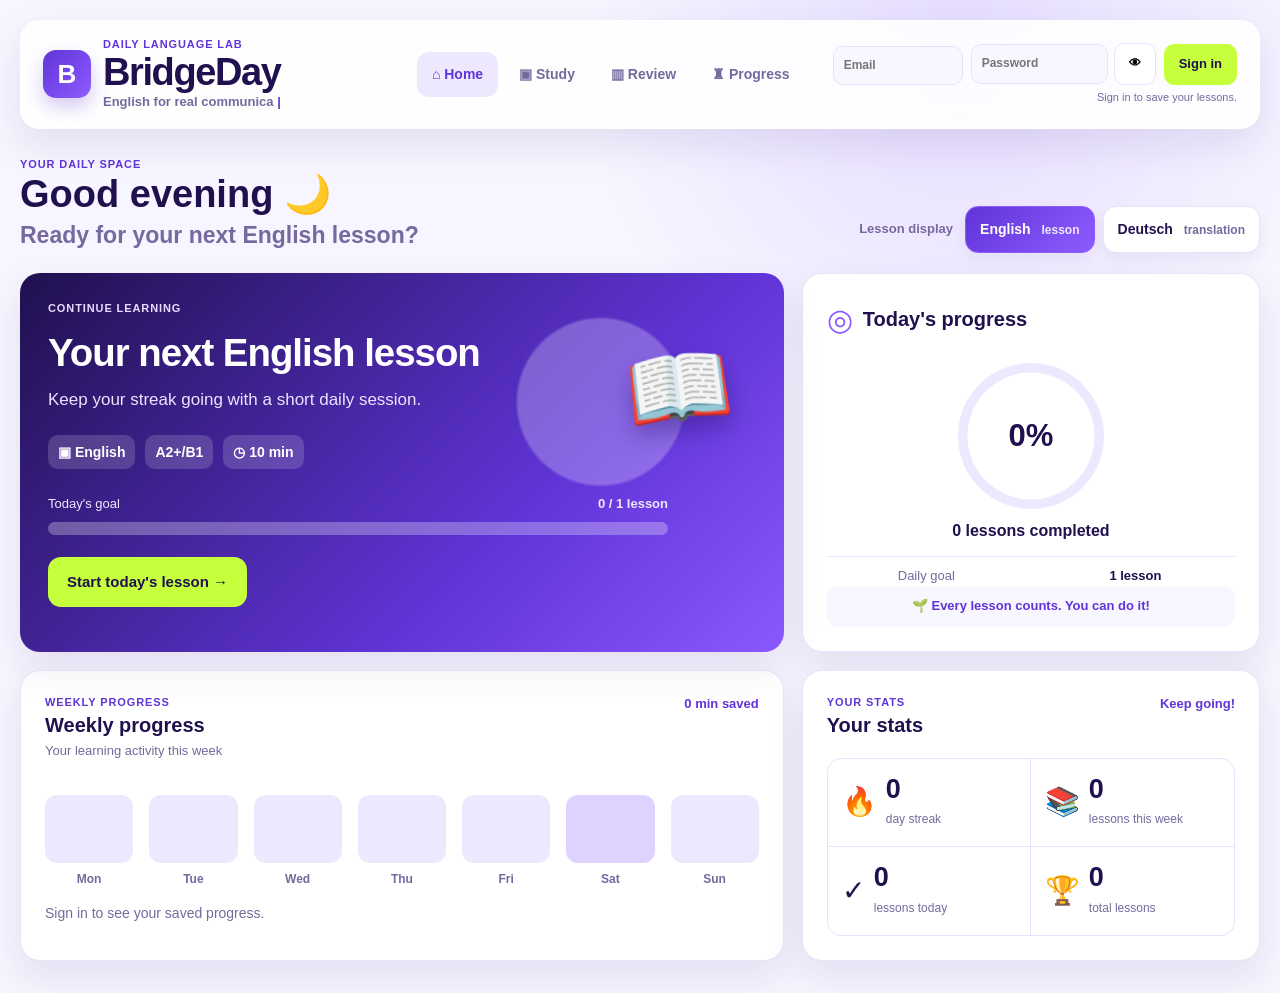
==== commit 1a93b4ec: "change file index.html => button => This saves the learner sentence" ====
--- a/front/index.html
+++ b/front/index.html
@@ -507,7 +507,12 @@
           placeholder="I study English every day."
         ></textarea>
 
-        <button class="soft-button" type="button">
+        <!-- This saves the learner sentence. -->
+        <button
+          class="soft-button"
+          id="save-sentence-button"
+          type="button"
+        >
           Save my sentence
         </button>
       </section>
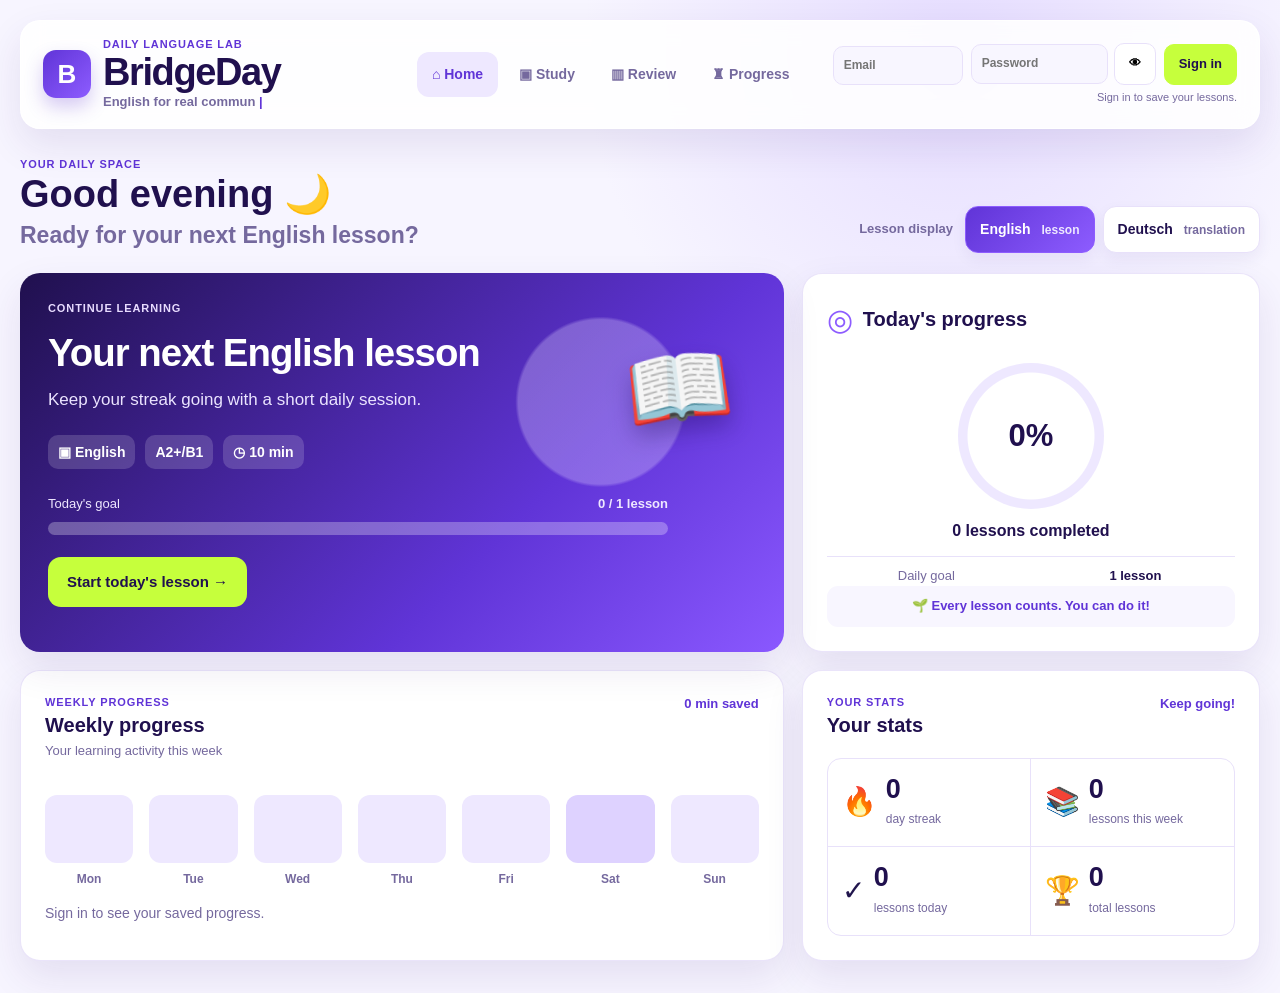
==== commit 5539b22d: "change index.html => This is the review page." ====
--- a/front/index.html
+++ b/front/index.html
@@ -564,12 +564,18 @@
     <section class="review-page page-section" hidden>
       <p class="small-title">REVIEW</p>
       <h2>Review your learning</h2>
-      <p class="page-help">Your reviews are planned by BridgeDay.</p>
-
-      <article class="empty-card">
-        <h3 id="review-title">Next review</h3>
-        <p id="review-text">Sign in to see your review status.</p>
-      </article>
+      <p class="page-help">
+        Review lessons when BridgeDay says they are ready.
+      </p>
+
+      <!-- This title changes with the review queue. -->
+      <h3 id="review-title">Next review</h3>
+
+      <!-- This text explains the review queue. -->
+      <p id="review-text">Sign in to see your review status.</p>
+
+      <!-- JavaScript creates real review cards here. -->
+      <div id="review-list"></div>
     </section>
 
     <!-- This is the progress page. -->
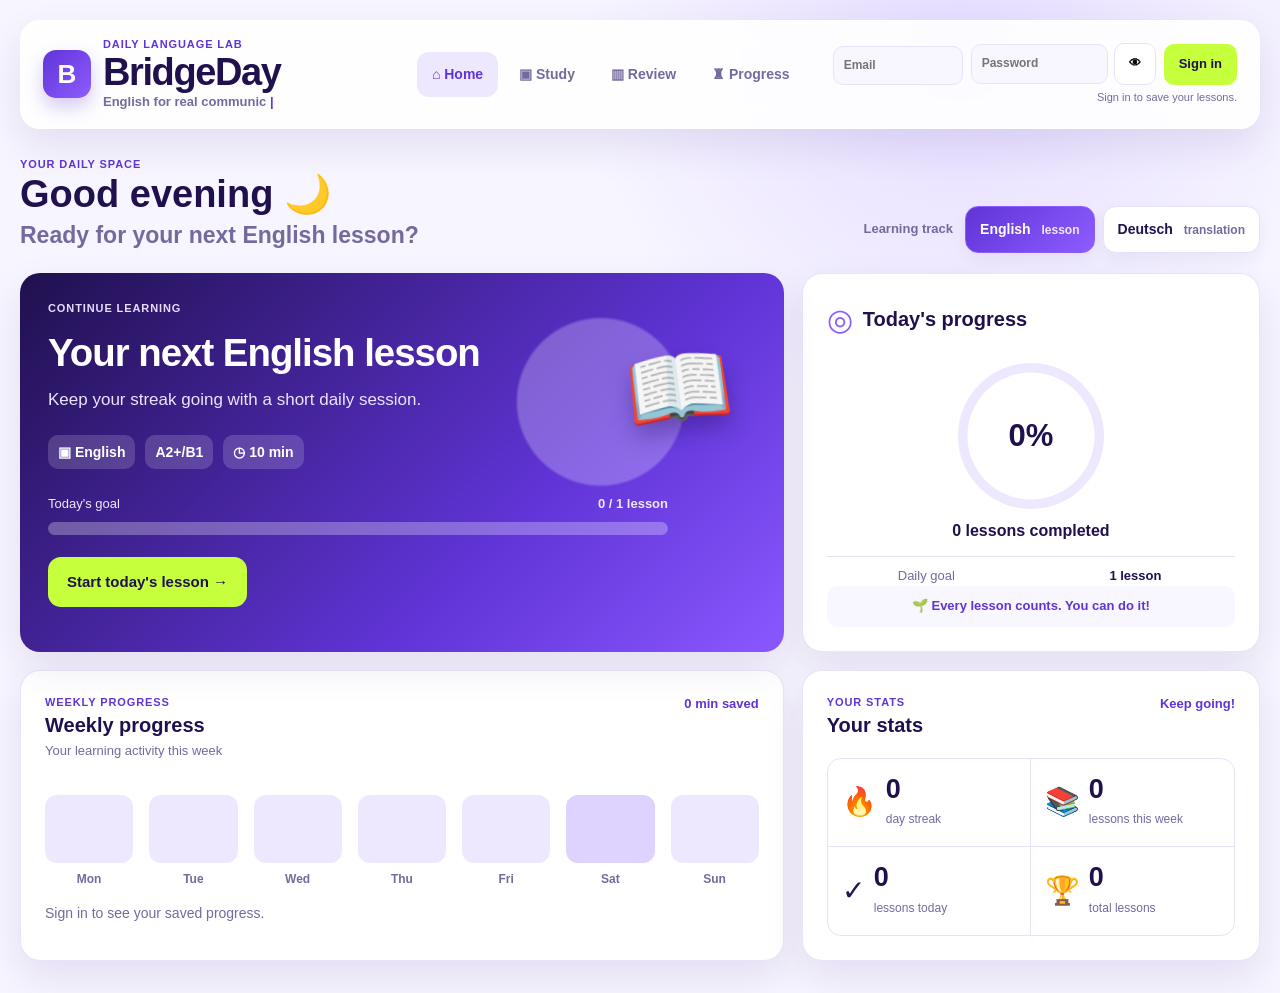
==== commit 0240f6c4: "change index.html This explains that buttons change the Learning track" ====
--- a/front/index.html
+++ b/front/index.html
@@ -173,8 +173,8 @@
 
         <!-- This chooses the study language. -->
         <section class="language-picker">
-          <!-- This explains that buttons change the lesson display. -->
-          <p>Lesson display</p>
+          <!-- This explains that buttons change the Learning track. -->
+          <p>Learning track</p>
 
           <div class="language-buttons">
             <button
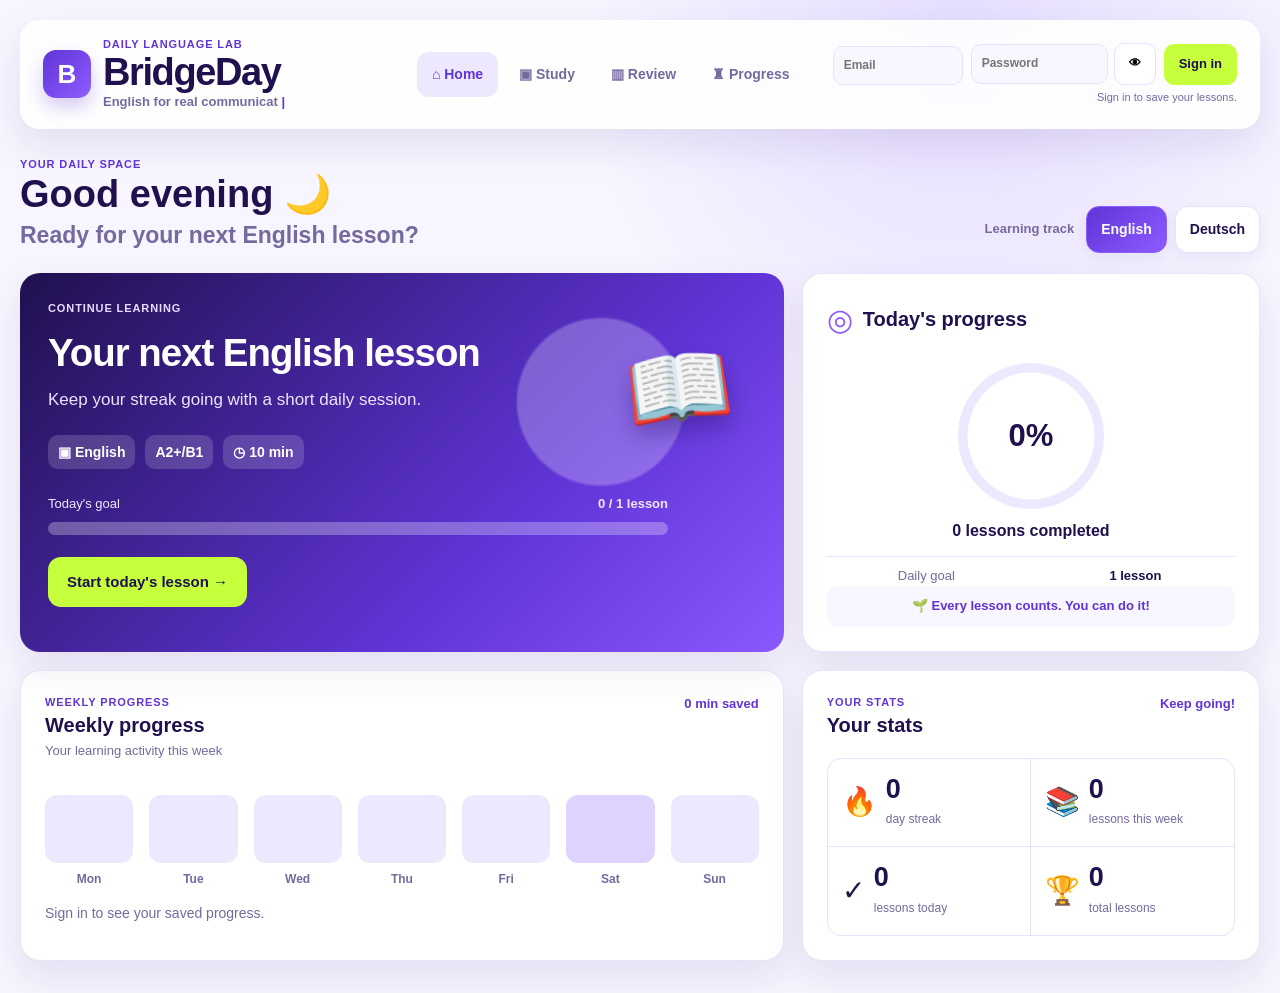
==== commit 12cd0833: "change button => English/Deutsch file index.html" ====
--- a/front/index.html
+++ b/front/index.html
@@ -178,11 +178,11 @@
 
           <div class="language-buttons">
             <button
-              class="language-button active-language"
-              type="button"
-              data-language="english"
-            >
-              English <span>lesson</span>
+  class="language-button active-language"
+  type="button"
+  data-language="english"
+>
+  English
             </button>
 
             <button
@@ -190,7 +190,7 @@
               type="button"
               data-language="german"
             >
-              Deutsch <span>translation</span>
+              Deutsch
             </button>
           </div>
         </section>
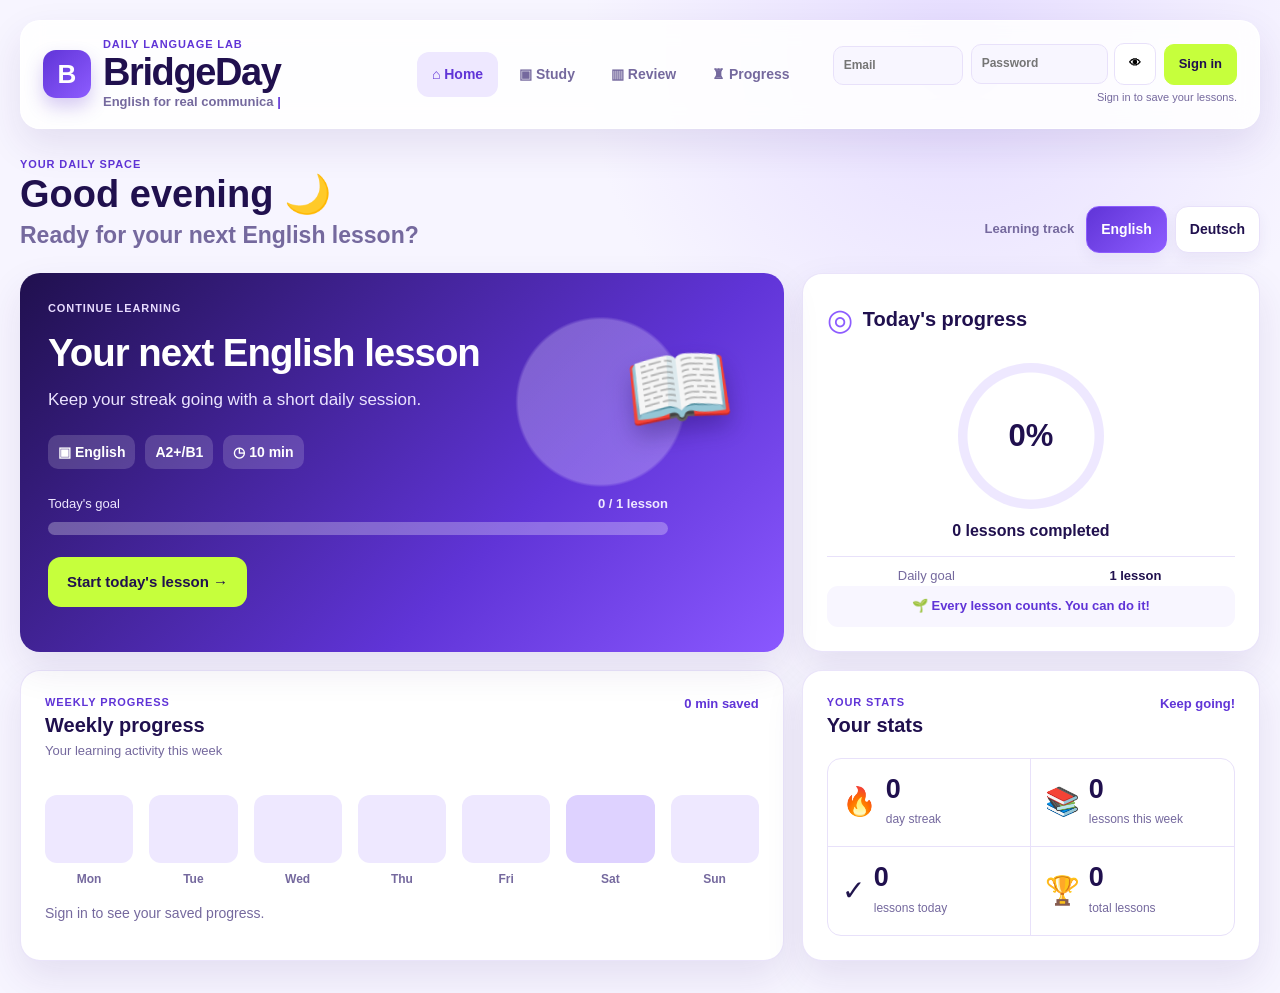
==== commit 0bb225cc: "add index.html => This is the progress page" ====
--- a/front/index.html
+++ b/front/index.html
@@ -593,6 +593,9 @@
           Sign in to see your review information.
         </p>
       </article>
+
+      <!-- This area will show completed lessons from the selected track. -->
+      <div id="progress-history-list" class="progress-history-list"></div>
     </section>
   </main>
 
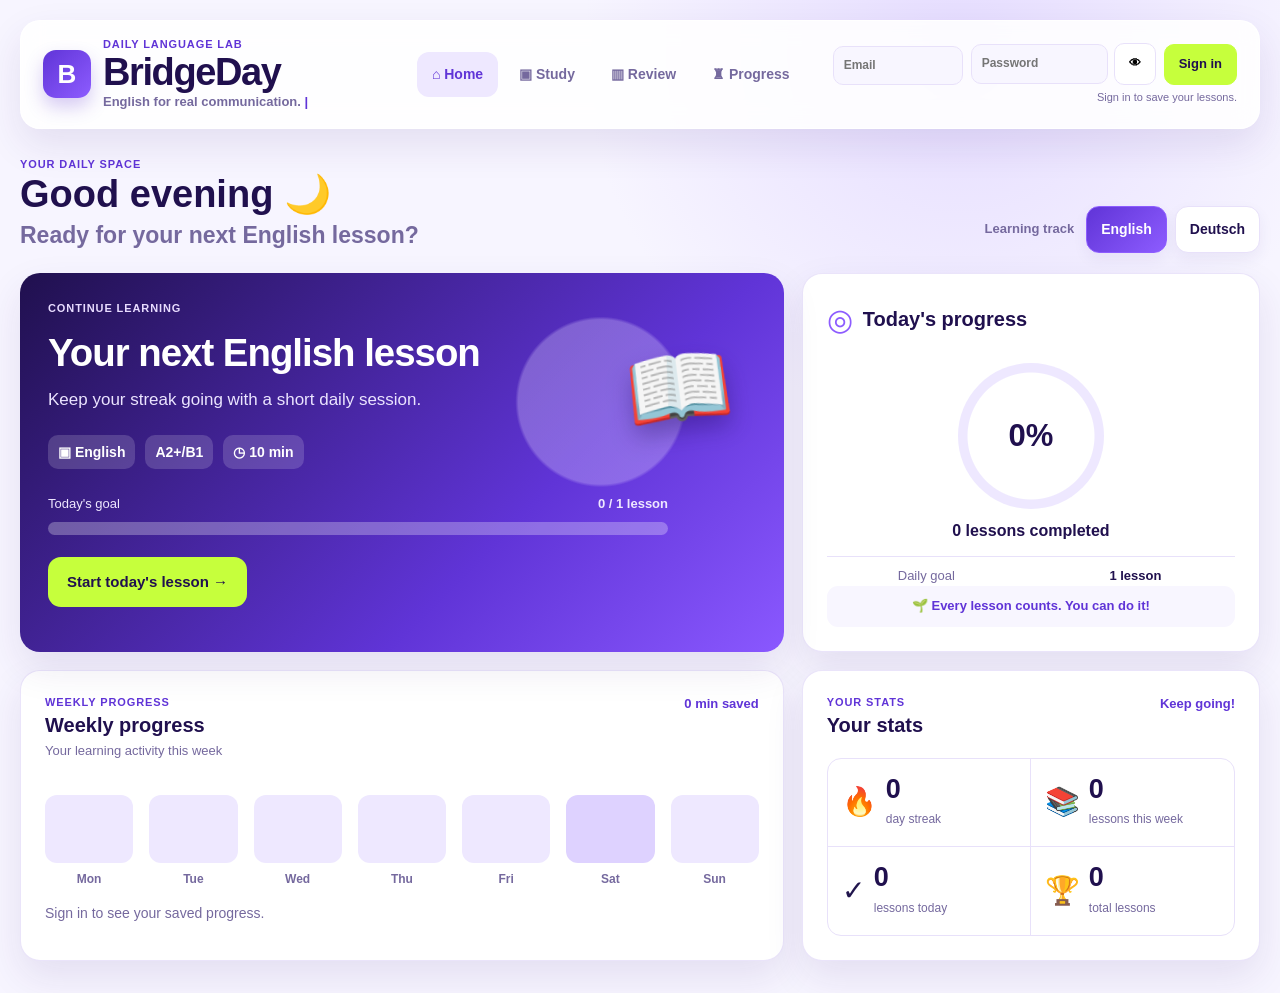
==== commit 1a3a3adc: "change file index.hml => This is the grammar area." ====
--- a/front/index.html
+++ b/front/index.html
@@ -468,8 +468,13 @@
       <!-- This is the grammar area. -->
       <section class="study-content grammar-content" hidden>
         <p class="small-title">GRAMMAR</p>
+
         <h3>Grammar for today</h3>
+
         <p class="page-help">Small grammar lessons appear here.</p>
+
+        <!-- This area will show the lesson fill-in-the-blank exercise. -->
+        <div id="exercise-practice"></div>
       </section>
 
       <!-- This is the vocabulary area. -->
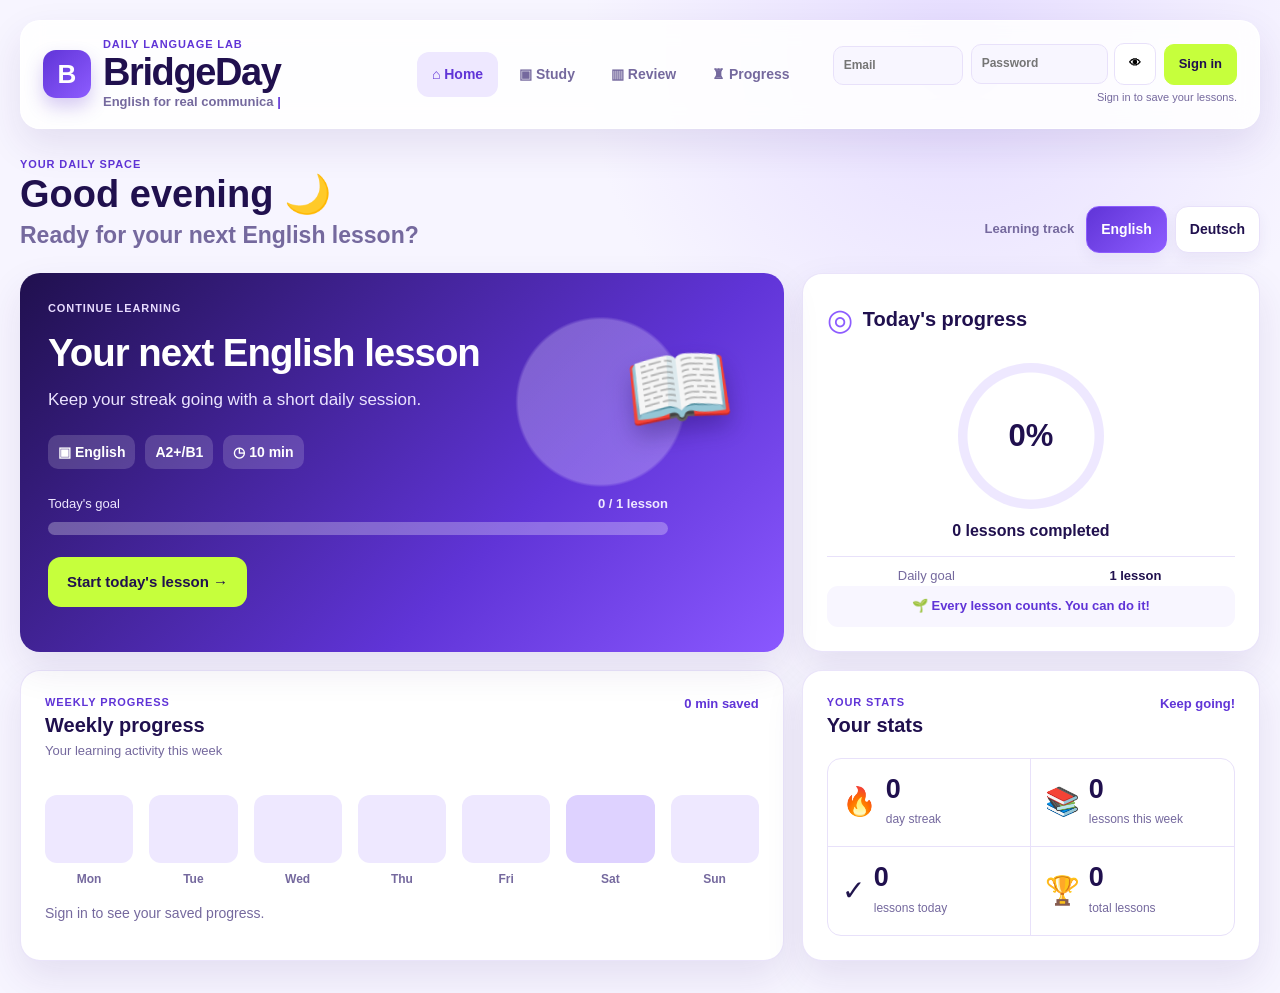
==== commit 7df85212: "change index.html => add Load the main BridgeDay application" ====
--- a/front/index.html
+++ b/front/index.html
@@ -610,8 +610,10 @@
     src="js/app.js"
   ></script> -->
 
-  <!-- This loads the BridgeDay page code. -->
-  <script src="app.js"></script>
-
+  <!-- Load the reusable exercise feature first. -->
+<script src="js/exercises.js"></script>
+
+<!-- Load the main BridgeDay application. -->
+<script src="app.js"></script>
 </body>
 </html>
